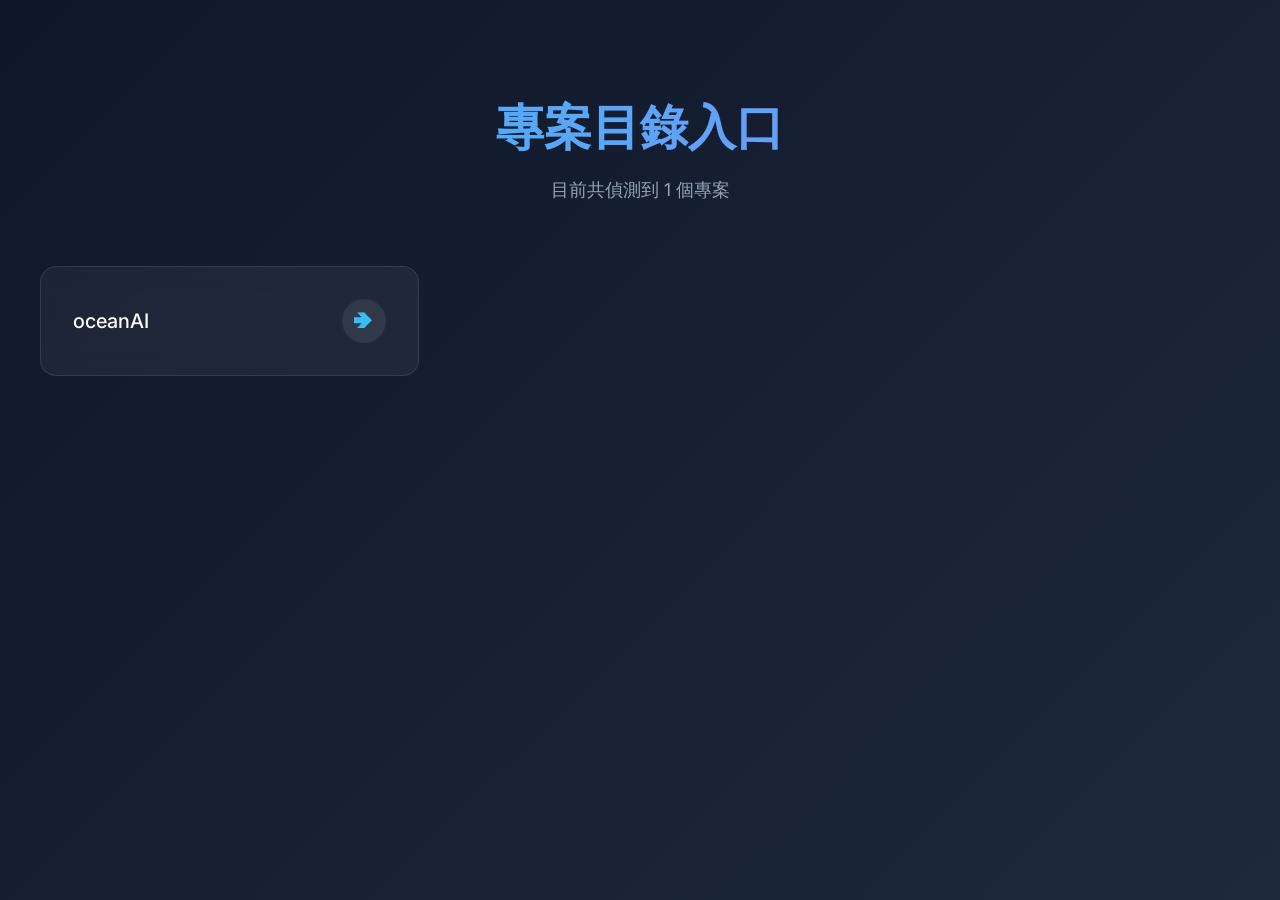
==== index.html @ c576c20b "feat: add automated index page generator and initial dashboard for project navigation" ====
<!DOCTYPE html>
<html lang="zh-TW">
<head>
    <meta charset="UTF-8">
    <meta name="viewport" content="width=device-width, initial-scale=1.0">
    <title>專案目錄入口</title>
    <link href="https://fonts.googleapis.com/css2?family=Inter:wght@400;500;700&display=swap" rel="stylesheet">
    <style>
        :root {
            --bg-color: #0f172a;
            --card-bg: rgba(255, 255, 255, 0.05);
            --card-border: rgba(255, 255, 255, 0.1);
            --card-hover: rgba(255, 255, 255, 0.12);
            --text-main: #f8fafc;
            --text-muted: #94a3b8;
            --accent: #38bdf8;
        }
        body {
            margin: 0;
            padding: 0;
            font-family: 'Inter', sans-serif;
            background: linear-gradient(135deg, #0f172a 0%, #1e293b 100%);
            color: var(--text-main);
            min-height: 100vh;
        }
        .container {
            max-width: 1200px;
            margin: 0 auto;
            padding: 4rem 2rem;
        }
        header {
            text-align: center;
            margin-bottom: 4rem;
        }
        h1 {
            font-size: 3rem;
            margin-bottom: 0.5rem;
            background: linear-gradient(to right, #38bdf8, #818cf8);
            -webkit-background-clip: text;
            -webkit-text-fill-color: transparent;
            font-weight: 700;
        }
        p.subtitle {
            color: var(--text-muted);
            font-size: 1.1rem;
        }
        .grid {
            display: grid;
            grid-template-columns: repeat(auto-fill, minmax(300px, 1fr));
            gap: 2rem;
        }
        .card {
            background: var(--card-bg);
            border: 1px solid var(--card-border);
            border-radius: 16px;
            padding: 2rem;
            text-decoration: none;
            color: var(--text-main);
            backdrop-filter: blur(12px);
            -webkit-backdrop-filter: blur(12px);
            transition: all 0.3s cubic-bezier(0.4, 0, 0.2, 1);
            display: flex;
            justify-content: space-between;
            align-items: center;
        }
        .card:hover {
            transform: translateY(-8px);
            background: var(--card-hover);
            border-color: rgba(255, 255, 255, 0.25);
            box-shadow: 0 20px 40px rgba(0, 0, 0, 0.3);
        }
        .card h2 {
            margin: 0;
            font-size: 1.25rem;
            font-weight: 500;
            word-break: break-all;
            padding-right: 15px;
        }
        .icon {
            background: rgba(255,255,255,0.08);
            min-width: 44px;
            height: 44px;
            display: flex;
            align-items: center;
            justify-content: center;
            border-radius: 50%;
            color: var(--accent);
            transition: all 0.3s ease;
            font-size: 1.2rem;
        }
        .card:hover .icon {
            transform: translateX(5px);
            background: rgba(56, 189, 248, 0.2);
            color: #fff;
        }
        .empty-state {
            text-align: center;
            grid-column: 1 / -1;
            padding: 3rem;
            color: var(--text-muted);
            background: var(--card-bg);
            border-radius: 16px;
            border: 1px dashed var(--card-border);
        }
    </style>
</head>
<body>
    <div class="container">
        <header>
            <h1>專案目錄入口</h1>
            <p class="subtitle">目前共偵測到 1 個專案</p>
        </header>
        <div class="grid">
            <a href="oceanAI/index.html" class="card">
                <h2>oceanAI</h2>
                <div class="icon">➔</div>
            </a>
        </div>
    </div>
</body>
</html>
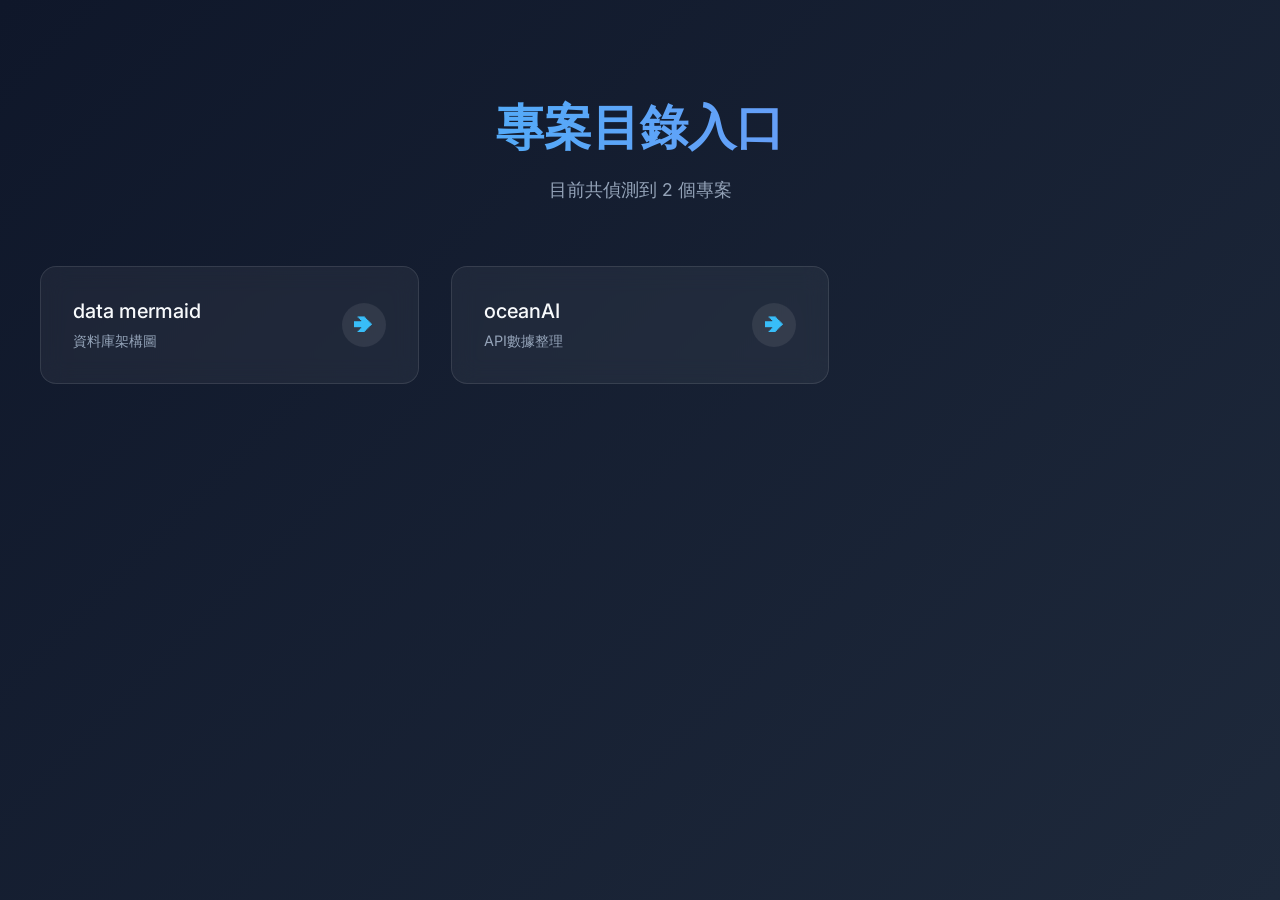
==== commit 1fcab892: "feat: add project description support and implement Mermaid ER diagram visualization page" ====
--- a/index.html
+++ b/index.html
@@ -69,12 +69,21 @@
             border-color: rgba(255, 255, 255, 0.25);
             box-shadow: 0 20px 40px rgba(0, 0, 0, 0.3);
         }
+        .card-content {
+            flex-grow: 1;
+            padding-right: 15px;
+        }
         .card h2 {
             margin: 0;
             font-size: 1.25rem;
             font-weight: 500;
             word-break: break-all;
-            padding-right: 15px;
+        }
+        .card p.desc {
+            margin: 0.5rem 0 0 0;
+            font-size: 0.9rem;
+            color: var(--text-muted);
+            line-height: 1.4;
         }
         .icon {
             background: rgba(255,255,255,0.08);
@@ -108,11 +117,21 @@
     <div class="container">
         <header>
             <h1>專案目錄入口</h1>
-            <p class="subtitle">目前共偵測到 1 個專案</p>
+            <p class="subtitle">目前共偵測到 2 個專案</p>
         </header>
         <div class="grid">
+            <a href="data mermaid/index.html" class="card">
+                <div class="card-content">
+                    <h2>data mermaid</h2>
+                    <p class="desc">資料庫架構圖</p>
+                </div>
+                <div class="icon">➔</div>
+            </a>
             <a href="oceanAI/index.html" class="card">
-                <h2>oceanAI</h2>
+                <div class="card-content">
+                    <h2>oceanAI</h2>
+                    <p class="desc">API數據整理</p>
+                </div>
                 <div class="icon">➔</div>
             </a>
         </div>
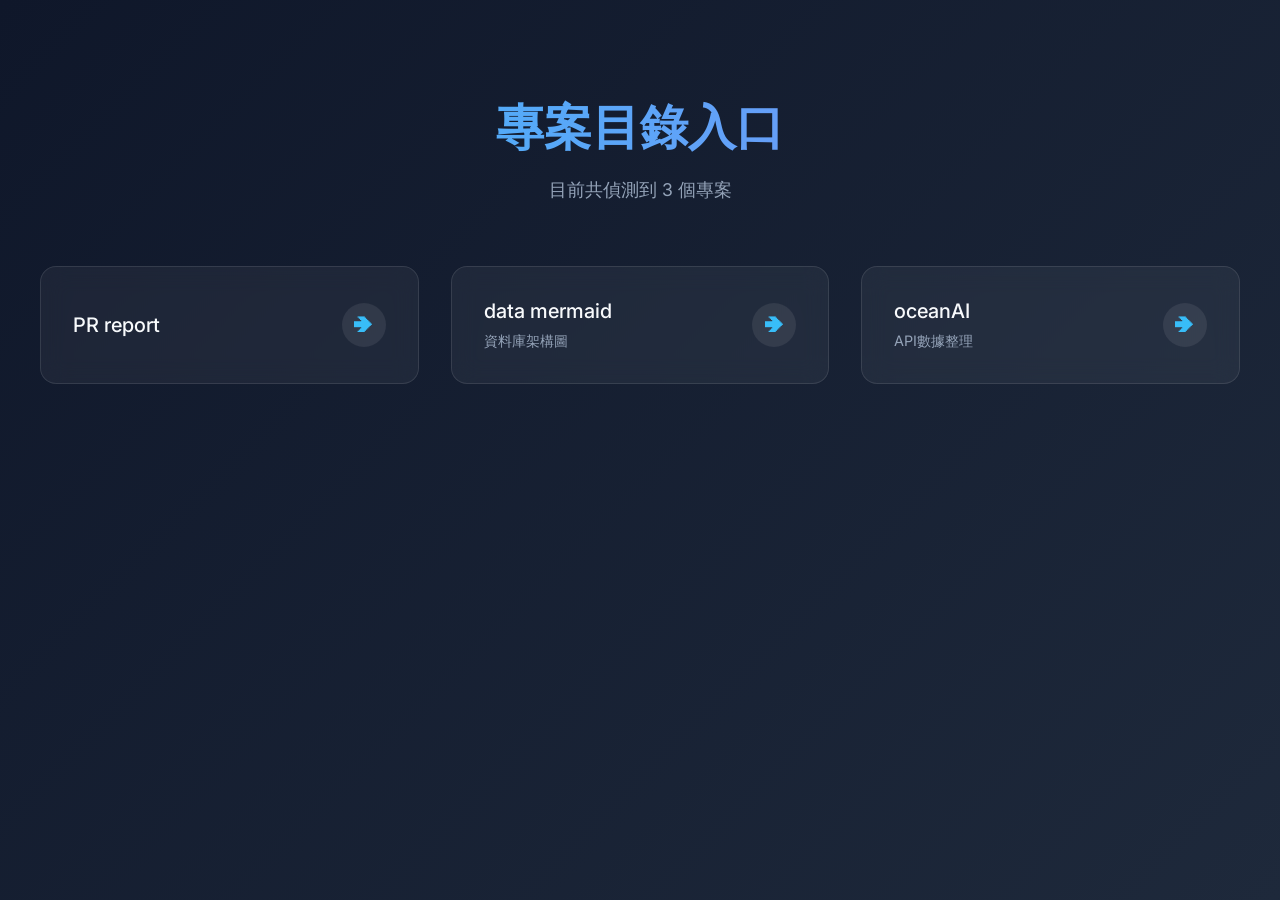
==== commit edfa83ae: "update new index" ====
--- a/index.html
+++ b/index.html
@@ -117,9 +117,15 @@
     <div class="container">
         <header>
             <h1>專案目錄入口</h1>
-            <p class="subtitle">目前共偵測到 2 個專案</p>
+            <p class="subtitle">目前共偵測到 3 個專案</p>
         </header>
         <div class="grid">
+            <a href="PR report/index.html" class="card">
+                <div class="card-content">
+                    <h2>PR report</h2>
+                </div>
+                <div class="icon">➔</div>
+            </a>
             <a href="data mermaid/index.html" class="card">
                 <div class="card-content">
                     <h2>data mermaid</h2>
